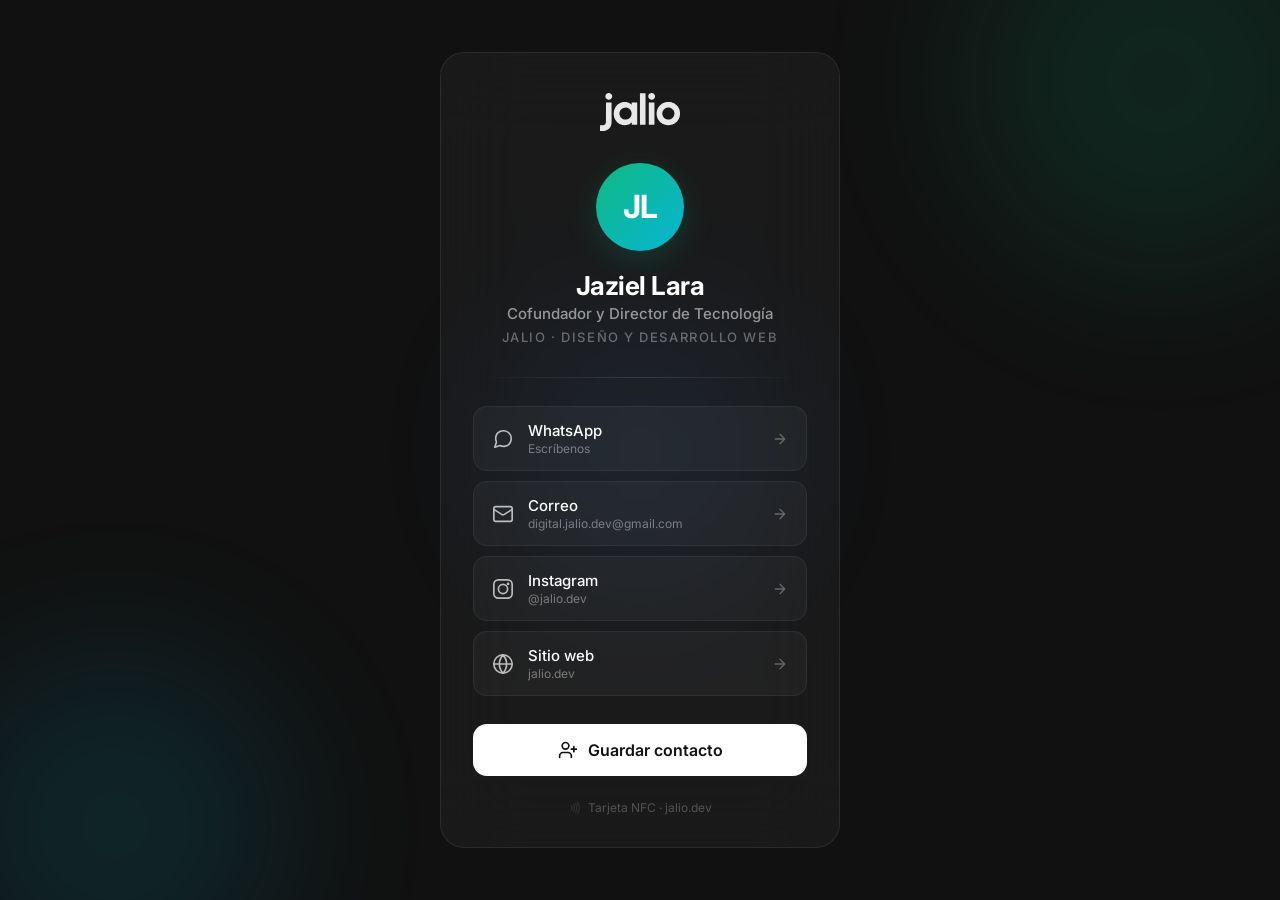
==== jaziel/index.html @ 06273968 "Add Jalio contact cards for team members Adds personalized NFC-style contact pages and VCF files for" ====
<!doctype html>
<html lang="es-MX">

<head>
  <meta charset="utf-8">
  <meta name="viewport" content="width=device-width, initial-scale=1, viewport-fit=cover">
  <title>Jaziel Lara · Jalio</title>
  <meta name="description" content="Tarjeta de contacto de Jaziel Lara — Cofundador y Director de Tecnología en Jalio.">
  <meta name="color-scheme" content="dark">
  <meta name="theme-color" content="#111111">

  <meta property="og:type" content="profile">
  <meta property="og:title" content="Jaziel Lara · Jalio">
  <meta property="og:description" content="Cofundador y Director de Tecnología en Jalio · Diseño y desarrollo web.">
  <meta property="og:image" content="../assets/og-image.png">
  <meta property="og:locale" content="es_MX">

  <link rel="icon" href="../favicon.ico" sizes="any">
  <link rel="icon" href="../assets/icons/favicon.svg" type="image/svg+xml">
  <link rel="apple-touch-icon" href="../assets/icons/apple-touch-icon.png">

  <link rel="preconnect" href="https://fonts.googleapis.com">
  <link rel="preconnect" href="https://fonts.gstatic.com" crossorigin>
  <link href="https://fonts.googleapis.com/css2?family=Inter:wght@400;500;600;700&display=swap" rel="stylesheet">

  <style>
    /* =========================================================
       JALIO · Tarjeta de contacto NFC
       Diseño premium, glassmorphism, dark theme
       ========================================================= */
    *, *::before, *::after { box-sizing: border-box; margin: 0; padding: 0; }

    :root {
      --negro: #111111;
      --blanco: #ffffff;
      --papel: #f4f4f2;
      --gris: #707070;
      --font: "Inter", system-ui, -apple-system, "Segoe UI", Roboto, "Helvetica Neue", Arial, sans-serif;
      --ease: cubic-bezier(.2, .7, .2, 1);
    }

    html {
      -webkit-text-size-adjust: 100%;
      background: var(--negro);
    }

    body {
      font-family: var(--font);
      color: var(--blanco);
      background: var(--negro);
      min-height: 100dvh;
      display: flex;
      align-items: center;
      justify-content: center;
      -webkit-font-smoothing: antialiased;
      -moz-osx-font-smoothing: grayscale;
      overflow-x: hidden;
      padding: 24px 16px;
    }

    ::selection { background: var(--blanco); color: var(--negro); }

    /* ---------- Background animation ---------- */
    .bg {
      position: fixed;
      inset: 0;
      z-index: 0;
      overflow: hidden;
      pointer-events: none;
    }

    .bg__orb {
      position: absolute;
      border-radius: 50%;
      filter: blur(80px);
      opacity: 0.12;
      animation: float 20s ease-in-out infinite alternate;
    }

    .bg__orb--1 {
      width: 400px;
      height: 400px;
      background: #10b981;
      top: -120px;
      right: -80px;
      animation-duration: 18s;
    }

    .bg__orb--2 {
      width: 350px;
      height: 350px;
      background: #06b6d4;
      bottom: -100px;
      left: -60px;
      animation-delay: -6s;
      animation-duration: 22s;
    }

    .bg__orb--3 {
      width: 250px;
      height: 250px;
      background: #3b82f6;
      top: 50%;
      left: 50%;
      transform: translate(-50%, -50%);
      animation-delay: -10s;
      animation-duration: 25s;
    }

    @keyframes float {
      0% { transform: translate(0, 0) scale(1); }
      33% { transform: translate(30px, -20px) scale(1.05); }
      66% { transform: translate(-20px, 15px) scale(0.95); }
      100% { transform: translate(10px, -10px) scale(1.02); }
    }

    /* ---------- Card ---------- */
    .card {
      position: relative;
      z-index: 1;
      width: 100%;
      max-width: 400px;
      background: rgba(255, 255, 255, 0.04);
      backdrop-filter: blur(40px);
      -webkit-backdrop-filter: blur(40px);
      border: 1px solid rgba(255, 255, 255, 0.08);
      border-radius: 24px;
      padding: 40px 32px 32px;
      text-align: center;
      animation: cardIn 0.8s var(--ease) both;
    }

    @keyframes cardIn {
      from {
        opacity: 0;
        transform: translateY(30px) scale(0.96);
      }
    }

    /* ---------- Logo ---------- */
    .card__logo {
      width: 80px;
      height: auto;
      margin: 0 auto 28px;
      color: var(--blanco);
      opacity: 0.9;
      animation: fadeUp 0.6s var(--ease) 0.2s both;
    }

    /* ---------- Avatar placeholder ---------- */
    .card__avatar {
      width: 88px;
      height: 88px;
      border-radius: 50%;
      margin: 0 auto 20px;
      background: linear-gradient(135deg, #10b981 0%, #06b6d4 100%);
      display: flex;
      align-items: center;
      justify-content: center;
      font-size: 2rem;
      font-weight: 700;
      color: var(--blanco);
      letter-spacing: -0.02em;
      box-shadow: 0 8px 32px rgba(16, 185, 129, 0.2);
      animation: fadeUp 0.6s var(--ease) 0.3s both;
    }

    /* ---------- Info ---------- */
    .card__name {
      font-size: 1.625rem;
      font-weight: 700;
      letter-spacing: -0.02em;
      line-height: 1.15;
      margin-bottom: 4px;
      animation: fadeUp 0.6s var(--ease) 0.35s both;
    }

    .card__role {
      font-size: 0.9375rem;
      color: rgba(255, 255, 255, 0.55);
      font-weight: 500;
      margin-bottom: 6px;
      animation: fadeUp 0.6s var(--ease) 0.4s both;
    }

    .card__company {
      font-size: 0.8125rem;
      color: rgba(255, 255, 255, 0.35);
      font-weight: 500;
      text-transform: uppercase;
      letter-spacing: 0.12em;
      margin-bottom: 32px;
      animation: fadeUp 0.6s var(--ease) 0.45s both;
    }

    /* ---------- Divider ---------- */
    .card__divider {
      border: none;
      height: 1px;
      background: linear-gradient(90deg, transparent, rgba(255,255,255,0.12), transparent);
      margin-bottom: 28px;
      animation: fadeUp 0.6s var(--ease) 0.5s both;
    }

    /* ---------- Links ---------- */
    .card__links {
      list-style: none;
      display: flex;
      flex-direction: column;
      gap: 10px;
      margin-bottom: 28px;
      animation: fadeUp 0.6s var(--ease) 0.55s both;
    }

    .card__link {
      display: flex;
      align-items: center;
      gap: 14px;
      padding: 14px 18px;
      background: rgba(255, 255, 255, 0.04);
      border: 1px solid rgba(255, 255, 255, 0.06);
      border-radius: 14px;
      text-decoration: none;
      color: var(--blanco);
      font-size: 0.9375rem;
      font-weight: 500;
      transition: all 0.3s var(--ease);
    }

    .card__link:hover,
    .card__link:focus-visible {
      background: rgba(255, 255, 255, 0.09);
      border-color: rgba(255, 255, 255, 0.14);
      transform: translateY(-1px);
    }

    .card__link:active {
      transform: scale(0.98);
    }

    .card__link-icon {
      width: 22px;
      height: 22px;
      flex-shrink: 0;
      opacity: 0.7;
    }

    .card__link-label {
      flex: 1;
      text-align: left;
    }

    .card__link-label small {
      display: block;
      font-size: 0.75rem;
      color: rgba(255, 255, 255, 0.4);
      font-weight: 400;
      margin-top: 1px;
    }

    .card__link-arrow {
      width: 16px;
      height: 16px;
      opacity: 0.3;
      transition: opacity 0.3s, transform 0.3s;
    }

    .card__link:hover .card__link-arrow {
      opacity: 0.6;
      transform: translateX(2px);
    }

    /* ---------- Save button ---------- */
    .card__save {
      display: flex;
      align-items: center;
      justify-content: center;
      gap: 10px;
      width: 100%;
      padding: 16px 24px;
      border: none;
      border-radius: 14px;
      background: var(--blanco);
      color: var(--negro);
      font-family: var(--font);
      font-size: 1rem;
      font-weight: 600;
      cursor: pointer;
      text-decoration: none;
      transition: all 0.3s var(--ease);
      animation: fadeUp 0.6s var(--ease) 0.65s both;
    }

    .card__save:hover {
      background: var(--papel);
      transform: translateY(-2px);
      box-shadow: 0 12px 40px rgba(255, 255, 255, 0.1);
    }

    .card__save:active {
      transform: scale(0.97);
    }

    .card__save-icon {
      width: 20px;
      height: 20px;
    }

    /* ---------- NFC hint ---------- */
    .card__nfc {
      margin-top: 24px;
      display: flex;
      align-items: center;
      justify-content: center;
      gap: 6px;
      font-size: 0.75rem;
      color: rgba(255, 255, 255, 0.25);
      animation: fadeUp 0.6s var(--ease) 0.75s both;
    }

    .card__nfc svg {
      width: 14px;
      height: 14px;
      opacity: 0.4;
    }

    /* ---------- Success toast ---------- */
    .toast {
      position: fixed;
      bottom: 24px;
      left: 50%;
      transform: translateX(-50%) translateY(100px);
      background: rgba(34, 211, 154, 0.15);
      backdrop-filter: blur(20px);
      -webkit-backdrop-filter: blur(20px);
      border: 1px solid rgba(34, 211, 154, 0.25);
      color: #22d39a;
      padding: 12px 24px;
      border-radius: 12px;
      font-family: var(--font);
      font-size: 0.875rem;
      font-weight: 500;
      z-index: 100;
      pointer-events: none;
      opacity: 0;
      transition: all 0.4s var(--ease);
    }

    .toast.is-visible {
      transform: translateX(-50%) translateY(0);
      opacity: 1;
    }

    /* ---------- Animations ---------- */
    @keyframes fadeUp {
      from {
        opacity: 0;
        transform: translateY(16px);
      }
    }

    /* ---------- Focus ---------- */
    :focus-visible {
      outline: 2px solid rgba(255, 255, 255, 0.5);
      outline-offset: 3px;
      border-radius: 4px;
    }

    /* ---------- Responsive ---------- */
    @media (max-width: 420px) {
      .card {
        padding: 32px 24px 24px;
        border-radius: 20px;
      }

      .card__avatar {
        width: 72px;
        height: 72px;
        font-size: 1.625rem;
      }

      .card__name {
        font-size: 1.375rem;
      }
    }

    @media (prefers-reduced-motion: reduce) {
      *, *::before, *::after {
        animation-duration: 0.01ms !important;
        animation-delay: 0ms !important;
        transition-duration: 0.01ms !important;
      }
    }
  </style>
</head>

<body>

  <!-- Animated background -->
  <div class="bg" aria-hidden="true">
    <div class="bg__orb bg__orb--1"></div>
    <div class="bg__orb bg__orb--2"></div>
    <div class="bg__orb bg__orb--3"></div>
  </div>

  <article class="card" id="card">
    <!-- Jalio logo -->
    <svg class="card__logo" viewBox="0 0 194 92.21" aria-label="Jalio">
      <path fill="currentColor" fill-rule="evenodd"
        d="M20.16 0.07L18.82 0.34L17.15 1.04L15.82 1.99L14.75 3.1L14.08 4.1L13.38 5.77L13.04 7.44L13.05 9.11L13.45 10.78L14.06 12.12L15.01 13.45L16.15 14.55L17.15 15.22L18.82 15.92L20.16 16.23L22.16 16.24L23.83 15.85L25.17 15.25L26.74 14.12L27.84 12.95L28.6 11.78L29.27 10.12L29.47 7.44L29.26 6.11L28.64 4.44L27.5 2.77L26.41 1.77L25.17 0.95L23.83 0.36L21.83 0L20.16 0.07ZM124.36 0.06L122.69 0.4L121.35 0.95L119.68 2.1L118.68 3.21L117.9 4.44L117.26 6.11L117.03 7.78L117.08 9.11L117.33 10.45L117.89 11.78L118.68 13.05L119.68 14.18L121.02 15.16L122.69 15.89L124.36 16.24L126.02 16.24L128.7 15.52L130.37 14.5L131.46 13.45L132.43 12.12L133.07 10.78L133.45 9.11L133.43 7.11L133.15 5.77L132.4 4.1L131.47 2.77L130.37 1.71L128.7 0.71L127.69 0.32L125.69 0.01L124.36 0.06ZM96.97 0.88L96.83 1.1L96.86 76.57L97.3 76.74L109.99 76.77L110.39 76.57L110.41 76.24L110.39 1.1L109.99 0.84L96.97 0.88ZM59.23 21.79L55.89 22.09L51.88 23.02L49.21 24.04L45.54 26.05L42.87 28.06L40.11 30.82L38.12 33.49L36.37 36.5L34.41 41.51L33.76 44.18L33.39 47.19L33.29 50.86L33.44 53.53L34.4 58.54L35.46 61.55L37.07 64.89L38.83 67.56L40.45 69.56L42.2 71.33L44.2 72.97L46.21 74.32L48.88 75.7L51.55 76.69L53.89 77.32L55.89 77.69L59.57 78L64.24 77.72L66.58 77.29L69.58 76.31L72.26 75.03L74.26 73.65L76.6 71.43L76.96 71.57L77 76.24L77.03 76.57L77.27 76.75L89.96 76.75L90.22 76.57L90.3 74.57L90.25 23.47L89.96 23.27L77.27 23.26L76.94 23.47L76.96 28.48L76.93 28.65L76.6 28.7L74.93 26.98L72.92 25.4L69.25 23.43L67.25 22.74L64.24 22.06L61.24 21.79L59.23 21.79ZM164.77 21.79L161.43 22.05L159.42 22.39L156.75 23.09L154.08 24.05L150.74 25.74L148.73 27.08L146.58 28.82L144.58 30.82L142.67 33.16L141.35 35.16L139.91 37.83L138.97 40.17L137.65 45.18L137.33 48.52L137.32 51.19L137.62 54.53L137.99 56.54L138.64 58.87L139.95 62.21L140.97 64.22L142.25 66.22L144.69 69.23L145.73 70.27L147.73 72.01L150.07 73.67L152.41 75.01L154.75 76L157.75 76.96L161.09 77.68L164.43 77.99L166.44 77.99L170.11 77.66L173.45 77.02L175.79 76.29L178.12 75.33L180.13 74.33L183.13 72.33L184.8 70.99L186.91 68.89L189.27 65.89L190.52 63.88L191.55 61.88L192.59 59.21L193.6 55.2L193.94 52.53L194 48.52L193.9 46.52L193.26 42.51L192.59 40.17L191.53 37.5L189.25 33.49L187.14 30.85L185.07 28.82L181.46 26.07L178.46 24.47L175.79 23.36L173.45 22.68L170.11 22.06L164.77 21.79ZM14.48 23.43L14.43 66.22L14.22 71.9L13.57 73.9L12.48 75.54L10.81 77.01L9.47 77.68L8.13 78.07L6.13 78.3L0.45 78.06L0.02 78.24L0 91.6L0.45 91.97L6.8 92.21L10.47 91.98L14.48 91.03L18.15 89.37L20.16 87.99L21.72 86.59L23.3 84.92L24.28 83.59L26.25 79.91L26.96 77.91L27.6 75.24L28.06 70.23L28.06 23.47L27.84 23.28L26.5 23.26L14.81 23.28L14.48 23.43ZM118.68 23.29L118.45 23.47L118.4 27.15L118.39 76.57L118.68 76.75L131.7 76.74L131.98 76.57L132.04 73.9L132 23.47L131.7 23.28L130.37 23.26L118.68 23.29ZM60.23 35.48L62.91 35.43L66.24 36.04L68.58 36.99L70.92 38.39L73.39 40.84L74.98 43.18L76.05 45.85L76.63 48.86L76.66 50.53L76.02 54.2L75.05 56.54L73.77 58.54L71.92 60.56L69.58 62.37L66.91 63.65L64.24 64.37L61.24 64.5L59.57 64.39L57.9 64.03L55.22 62.99L52.55 61.23L50.5 59.21L49.05 57.2L47.78 54.2L47.14 51.19L47.14 48.52L47.79 45.52L48.74 43.18L50.07 41.17L52.33 38.84L54.23 37.5L57.23 36.12L60.23 35.48ZM164.43 35.47L167.1 35.46L170.11 36.02L172.78 37.09L175.12 38.63L177.62 41.17L178.95 43.18L179.92 45.52L180.56 48.86L180.53 50.86L179.89 54.2L178.88 56.54L176.79 59.48L174.45 61.61L172.11 63.03L169.44 64.03L166.77 64.48L163.43 64.37L160.76 63.67L158.09 62.37L155.75 60.6L153.66 58.21L152.33 55.87L151.31 52.86L151.01 50.53L151 49.19L151.25 47.19L151.94 44.85L153.3 42.18L154.57 40.51L156.75 38.45L159.09 37.01L161.43 36.04L164.43 35.47Z" />
    </svg>

    <!-- Avatar initials -->
    <div class="card__avatar" aria-hidden="true">JL</div>

    <!-- Name & role -->
    <h1 class="card__name">Jaziel Lara</h1>
    <p class="card__role">Cofundador y Director de Tecnología</p>
    <p class="card__company">Jalio · Diseño y desarrollo web</p>

    <hr class="card__divider">

    <!-- Contact links -->
    <ul class="card__links">
      <li>
        <a class="card__link" id="link-whatsapp" href="https://wa.me/524447100164?text=Hola%20Jaziel%2C%20guard%C3%A9%20tu%20contacto%20de%20Jalio." target="_blank" rel="noopener">
          <svg class="card__link-icon" viewBox="0 0 24 24" fill="none" stroke="currentColor" stroke-width="1.8" stroke-linecap="round" stroke-linejoin="round">
            <path d="M21 11.5a8.38 8.38 0 0 1-.9 3.8 8.5 8.5 0 0 1-7.6 4.7 8.38 8.38 0 0 1-3.8-.9L3 21l1.9-5.7a8.38 8.38 0 0 1-.9-3.8 8.5 8.5 0 0 1 4.7-7.6 8.38 8.38 0 0 1 3.8-.9h.5a8.48 8.48 0 0 1 8 8v.5z"/>
          </svg>
          <span class="card__link-label">
            WhatsApp
            <small>Escríbenos</small>
          </span>
          <svg class="card__link-arrow" viewBox="0 0 24 24" fill="none" stroke="currentColor" stroke-width="2" stroke-linecap="round" stroke-linejoin="round"><path d="M5 12h14M12 5l7 7-7 7"/></svg>
        </a>
      </li>
      <li>
        <a class="card__link" id="link-correo" href="mailto:digital.jalio.dev@gmail.com">
          <svg class="card__link-icon" viewBox="0 0 24 24" fill="none" stroke="currentColor" stroke-width="1.8" stroke-linecap="round" stroke-linejoin="round">
            <rect x="2" y="4" width="20" height="16" rx="2"/>
            <path d="m22 7-8.97 5.7a1.94 1.94 0 0 1-2.06 0L2 7"/>
          </svg>
          <span class="card__link-label">
            Correo
            <small>digital.jalio.dev@gmail.com</small>
          </span>
          <svg class="card__link-arrow" viewBox="0 0 24 24" fill="none" stroke="currentColor" stroke-width="2" stroke-linecap="round" stroke-linejoin="round"><path d="M5 12h14M12 5l7 7-7 7"/></svg>
        </a>
      </li>
      <li>
        <a class="card__link" id="link-instagram" href="https://www.instagram.com/jalio.dev" target="_blank" rel="noopener">
          <svg class="card__link-icon" viewBox="0 0 24 24" fill="none" stroke="currentColor" stroke-width="1.8" stroke-linecap="round" stroke-linejoin="round">
            <rect x="2" y="2" width="20" height="20" rx="5"/>
            <circle cx="12" cy="12" r="5"/>
            <circle cx="17.5" cy="6.5" r="1.5" fill="currentColor" stroke="none"/>
          </svg>
          <span class="card__link-label">
            Instagram
            <small>@jalio.dev</small>
          </span>
          <svg class="card__link-arrow" viewBox="0 0 24 24" fill="none" stroke="currentColor" stroke-width="2" stroke-linecap="round" stroke-linejoin="round"><path d="M5 12h14M12 5l7 7-7 7"/></svg>
        </a>
      </li>
      <li>
        <a class="card__link" id="link-web" href="https://jalio.dev" target="_blank" rel="noopener">
          <svg class="card__link-icon" viewBox="0 0 24 24" fill="none" stroke="currentColor" stroke-width="1.8" stroke-linecap="round" stroke-linejoin="round">
            <circle cx="12" cy="12" r="10"/>
            <path d="M2 12h20M12 2a15.3 15.3 0 0 1 4 10 15.3 15.3 0 0 1-4 10 15.3 15.3 0 0 1-4-10 15.3 15.3 0 0 1 4-10z"/>
          </svg>
          <span class="card__link-label">
            Sitio web
            <small>jalio.dev</small>
          </span>
          <svg class="card__link-arrow" viewBox="0 0 24 24" fill="none" stroke="currentColor" stroke-width="2" stroke-linecap="round" stroke-linejoin="round"><path d="M5 12h14M12 5l7 7-7 7"/></svg>
        </a>
      </li>
    </ul>

    <!-- Save contact button -->
    <a class="card__save" id="save-contact" href="contacto.vcf" download="Jaziel_Lara_Jalio.vcf">
      <svg class="card__save-icon" viewBox="0 0 24 24" fill="none" stroke="currentColor" stroke-width="2" stroke-linecap="round" stroke-linejoin="round">
        <path d="M16 21v-2a4 4 0 0 0-4-4H6a4 4 0 0 0-4 4v2"/>
        <circle cx="9" cy="7" r="4"/>
        <line x1="19" y1="8" x2="19" y2="14"/>
        <line x1="22" y1="11" x2="16" y2="11"/>
      </svg>
      Guardar contacto
    </a>

    <p class="card__nfc">
      <svg viewBox="0 0 24 24" fill="none" stroke="currentColor" stroke-width="2" stroke-linecap="round" stroke-linejoin="round">
        <path d="M6 8.32a7.43 7.43 0 0 1 0 7.36"/>
        <path d="M9.46 6.21a11.76 11.76 0 0 1 0 11.58"/>
        <path d="M12.91 4.1a16.1 16.1 0 0 1 0 15.8"/>
        <path d="M16.37 2a20.16 20.16 0 0 1 0 20"/>
      </svg>
      Tarjeta NFC · jalio.dev
    </p>
  </article>

  <!-- Toast notification -->
  <div class="toast" id="toast" aria-live="polite">✓ Contacto listo para guardar</div>

  <script>
    (function () {
      'use strict';

      const saveBtn = document.getElementById('save-contact');
      const toast = document.getElementById('toast');

      function showToast() {
        toast.classList.add('is-visible');
        setTimeout(() => toast.classList.remove('is-visible'), 3000);
      }

      saveBtn.addEventListener('click', function () {
        showToast();
      });
    })();
  </script>

</body>

</html>
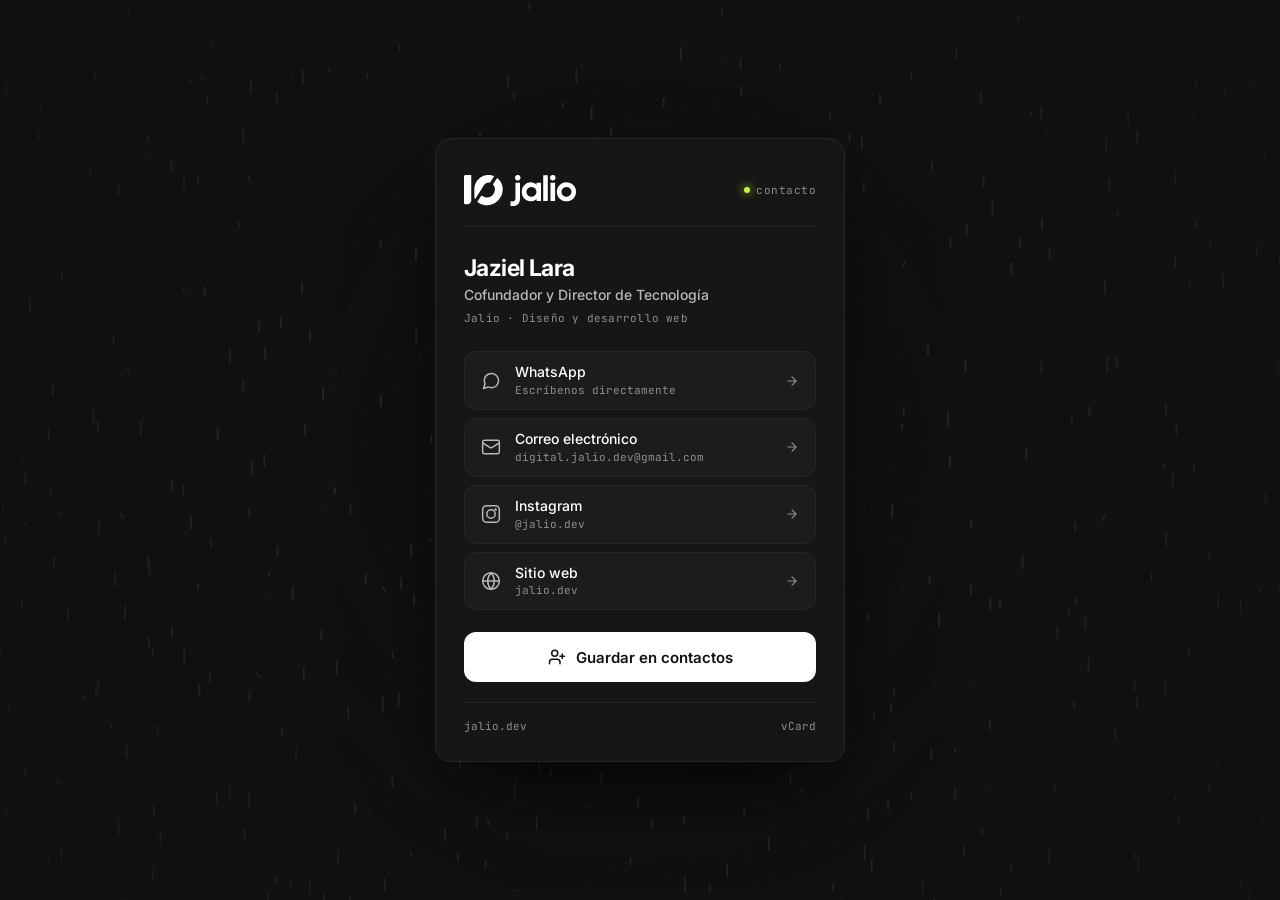
==== commit cdfff5cf: "Vcards" ====
--- a/jaziel/index.html
+++ b/jaziel/index.html
@@ -1,5 +1,5 @@
 <!doctype html>
-<html lang="es-MX">
+<html lang="es-MX" data-theme="dark" class="js is-ready">
 
 <head>
   <meta charset="utf-8">
@@ -21,329 +21,388 @@
 
   <link rel="preconnect" href="https://fonts.googleapis.com">
   <link rel="preconnect" href="https://fonts.gstatic.com" crossorigin>
-  <link href="https://fonts.googleapis.com/css2?family=Inter:wght@400;500;600;700&display=swap" rel="stylesheet">
+  <link
+    href="https://fonts.googleapis.com/css2?family=Inter:wght@400;500;600;700&family=JetBrains+Mono:wght@400;500&display=swap"
+    rel="stylesheet">
 
   <style>
     /* =========================================================
        JALIO · Tarjeta de contacto NFC
-       Diseño premium, glassmorphism, dark theme
+       Basado en Brand Guidelines v1.0 & Kit Canva
+       Paleta: Negro Jalio (#111111), Blanco (#FFFFFF), Papel (#F4F4F2), Gris (#707070)
+       Acento: Verde lima (#C4F53B) — Regla 90% neutros, 10% acento
+       Tipografía: Inter (comunicar) + JetBrains Mono (técnico)
        ========================================================= */
-    *, *::before, *::after { box-sizing: border-box; margin: 0; padding: 0; }
+    *,
+    *::before,
+    *::after {
+      box-sizing: border-box;
+      margin: 0;
+      padding: 0;
+    }
 
     :root {
       --negro: #111111;
       --blanco: #ffffff;
       --papel: #f4f4f2;
       --gris: #707070;
-      --font: "Inter", system-ui, -apple-system, "Segoe UI", Roboto, "Helvetica Neue", Arial, sans-serif;
+      --bg: #111111;
+      --surface: #161616;
+      --surface-2: #1c1c1c;
+      --surface-hover: #222222;
+      --fg: #f4f4f2;
+      --fg-2: #b8b8b6;
+      --fg-3: #8e8e8c;
+      --line: #262626;
+      --line-2: #363636;
+      --font: "Inter", system-ui, -apple-system, "Segoe UI", Roboto, sans-serif;
+      --mono: "JetBrains Mono", ui-monospace, Menlo, Consolas, monospace;
+      --r-sm: 8px;
+      --r-md: 12px;
+      --r-lg: 16px;
       --ease: cubic-bezier(.2, .7, .2, 1);
+      --particle: 255, 255, 255;
+      --accent: #C4F53B;
+      /* Acento del kit: Verde lima */
     }
 
     html {
       -webkit-text-size-adjust: 100%;
-      background: var(--negro);
+      background: var(--bg);
     }
 
     body {
       font-family: var(--font);
-      color: var(--blanco);
-      background: var(--negro);
+      color: var(--fg);
+      background: var(--bg);
       min-height: 100dvh;
       display: flex;
       align-items: center;
       justify-content: center;
       -webkit-font-smoothing: antialiased;
       -moz-osx-font-smoothing: grayscale;
+      padding: clamp(20px, 4vw, 40px) 16px;
+      position: relative;
       overflow-x: hidden;
-      padding: 24px 16px;
-    }
-
-    ::selection { background: var(--blanco); color: var(--negro); }
-
-    /* ---------- Background animation ---------- */
-    .bg {
+    }
+
+    ::selection {
+      background: var(--blanco);
+      color: var(--negro);
+    }
+
+    /* ---------- Partículas de fondo (del sitio oficial Jalio) ---------- */
+    .bg-particles {
       position: fixed;
       inset: 0;
+      width: 100%;
+      height: 100%;
       z-index: 0;
-      overflow: hidden;
       pointer-events: none;
-    }
-
-    .bg__orb {
-      position: absolute;
-      border-radius: 50%;
-      filter: blur(80px);
-      opacity: 0.12;
-      animation: float 20s ease-in-out infinite alternate;
-    }
-
-    .bg__orb--1 {
-      width: 400px;
-      height: 400px;
-      background: #10b981;
-      top: -120px;
-      right: -80px;
-      animation-duration: 18s;
-    }
-
-    .bg__orb--2 {
-      width: 350px;
-      height: 350px;
-      background: #06b6d4;
-      bottom: -100px;
-      left: -60px;
-      animation-delay: -6s;
-      animation-duration: 22s;
-    }
-
-    .bg__orb--3 {
-      width: 250px;
-      height: 250px;
-      background: #3b82f6;
-      top: 50%;
-      left: 50%;
-      transform: translate(-50%, -50%);
-      animation-delay: -10s;
-      animation-duration: 25s;
-    }
-
-    @keyframes float {
-      0% { transform: translate(0, 0) scale(1); }
-      33% { transform: translate(30px, -20px) scale(1.05); }
-      66% { transform: translate(-20px, 15px) scale(0.95); }
-      100% { transform: translate(10px, -10px) scale(1.02); }
-    }
-
-    /* ---------- Card ---------- */
+      opacity: 0.6;
+    }
+
+    .bg-vignette {
+      position: fixed;
+      inset: 0;
+      z-index: 1;
+      pointer-events: none;
+      background: radial-gradient(circle at 50% 50%, rgba(17, 17, 17, 0.3) 0%, rgba(17, 17, 17, 0.85) 100%);
+    }
+
+    /* ---------- Tarjeta Principal ---------- */
     .card {
       position: relative;
-      z-index: 1;
+      z-index: 2;
       width: 100%;
-      max-width: 400px;
-      background: rgba(255, 255, 255, 0.04);
-      backdrop-filter: blur(40px);
-      -webkit-backdrop-filter: blur(40px);
-      border: 1px solid rgba(255, 255, 255, 0.08);
-      border-radius: 24px;
-      padding: 40px 32px 32px;
-      text-align: center;
+      max-width: 410px;
+      background: var(--surface);
+      border: 1px solid var(--line);
+      border-radius: var(--r-lg);
+      padding: 36px 28px 28px;
+      box-shadow: 0 32px 80px -24px rgba(0, 0, 0, 0.95);
       animation: cardIn 0.8s var(--ease) both;
     }
 
     @keyframes cardIn {
       from {
         opacity: 0;
-        transform: translateY(30px) scale(0.96);
+        transform: translateY(20px) scale(0.98);
       }
-    }
-
-    /* ---------- Logo ---------- */
+
+      to {
+        opacity: 1;
+        transform: translateY(0) scale(1);
+      }
+    }
+
+    /* ---------- Cabecera de marca ---------- */
+    .card__header {
+      display: flex;
+      align-items: center;
+      justify-content: space-between;
+      margin-bottom: 28px;
+      padding-bottom: 20px;
+      border-bottom: 1px solid var(--line);
+    }
+
+    .card__brand {
+      display: inline-flex;
+      align-items: center;
+      text-decoration: none;
+      color: var(--blanco);
+      transition: opacity 0.2s var(--ease);
+    }
+
+    .card__brand:hover {
+      opacity: 0.8;
+    }
+
     .card__logo {
-      width: 80px;
+      width: 112px;
       height: auto;
-      margin: 0 auto 28px;
-      color: var(--blanco);
-      opacity: 0.9;
-      animation: fadeUp 0.6s var(--ease) 0.2s both;
-    }
-
-    /* ---------- Avatar placeholder ---------- */
+      aspect-ratio: 476 / 132.21;
+    }
+
+    .card__tag {
+      font-family: var(--mono);
+      font-size: 11px;
+      letter-spacing: 0.04em;
+      color: var(--fg-3);
+      display: inline-flex;
+      align-items: center;
+      gap: 6px;
+    }
+
+    .card__status-dot {
+      width: 6px;
+      height: 6px;
+      border-radius: 50%;
+      background: var(--accent);
+      box-shadow: 0 0 10px var(--accent);
+    }
+
+    /* ---------- Perfil / Identidad ---------- */
+    .card__profile {
+      display: flex;
+      align-items: flex-start;
+      gap: 18px;
+      margin-bottom: 26px;
+      text-align: left;
+    }
+
     .card__avatar {
-      width: 88px;
-      height: 88px;
-      border-radius: 50%;
-      margin: 0 auto 20px;
-      background: linear-gradient(135deg, #10b981 0%, #06b6d4 100%);
-      display: flex;
-      align-items: center;
-      justify-content: center;
-      font-size: 2rem;
+      flex-shrink: 0;
+      width: 64px;
+      height: 64px;
+      border-radius: var(--r-md);
+      background: var(--surface-2);
+      border: 1px solid var(--line-2);
+      display: grid;
+      place-items: center;
+      color: var(--blanco);
+      padding: 12px;
+      position: relative;
+    }
+
+    .card__avatar svg {
+      width: 100%;
+      height: 100%;
+      fill: currentColor;
+    }
+
+    .card__identity {
+      flex: 1;
+      min-width: 0;
+    }
+
+    .card__name {
+      font-size: 1.4375rem;
       font-weight: 700;
-      color: var(--blanco);
-      letter-spacing: -0.02em;
-      box-shadow: 0 8px 32px rgba(16, 185, 129, 0.2);
-      animation: fadeUp 0.6s var(--ease) 0.3s both;
-    }
-
-    /* ---------- Info ---------- */
-    .card__name {
-      font-size: 1.625rem;
-      font-weight: 700;
-      letter-spacing: -0.02em;
-      line-height: 1.15;
+      letter-spacing: -0.025em;
+      line-height: 1.2;
+      color: var(--blanco);
       margin-bottom: 4px;
-      animation: fadeUp 0.6s var(--ease) 0.35s both;
     }
 
     .card__role {
-      font-size: 0.9375rem;
-      color: rgba(255, 255, 255, 0.55);
+      font-size: 0.875rem;
       font-weight: 500;
+      color: var(--fg-2);
+      line-height: 1.35;
       margin-bottom: 6px;
-      animation: fadeUp 0.6s var(--ease) 0.4s both;
-    }
-
-    .card__company {
-      font-size: 0.8125rem;
-      color: rgba(255, 255, 255, 0.35);
-      font-weight: 500;
-      text-transform: uppercase;
-      letter-spacing: 0.12em;
-      margin-bottom: 32px;
-      animation: fadeUp 0.6s var(--ease) 0.45s both;
-    }
-
-    /* ---------- Divider ---------- */
-    .card__divider {
-      border: none;
-      height: 1px;
-      background: linear-gradient(90deg, transparent, rgba(255,255,255,0.12), transparent);
-      margin-bottom: 28px;
-      animation: fadeUp 0.6s var(--ease) 0.5s both;
-    }
-
-    /* ---------- Links ---------- */
+    }
+
+    .card__meta {
+      font-family: var(--mono);
+      font-size: 11px;
+      letter-spacing: 0.02em;
+      color: var(--fg-3);
+      display: block;
+    }
+
+    /* ---------- Lista de Enlaces ---------- */
     .card__links {
       list-style: none;
       display: flex;
       flex-direction: column;
-      gap: 10px;
-      margin-bottom: 28px;
-      animation: fadeUp 0.6s var(--ease) 0.55s both;
+      gap: 8px;
+      margin-bottom: 22px;
     }
 
     .card__link {
       display: flex;
       align-items: center;
       gap: 14px;
-      padding: 14px 18px;
-      background: rgba(255, 255, 255, 0.04);
-      border: 1px solid rgba(255, 255, 255, 0.06);
-      border-radius: 14px;
+      padding: 12px 16px;
+      background: var(--surface-2);
+      border: 1px solid var(--line);
+      border-radius: var(--r-md);
       text-decoration: none;
-      color: var(--blanco);
-      font-size: 0.9375rem;
-      font-weight: 500;
-      transition: all 0.3s var(--ease);
+      color: var(--fg);
+      transition: background-color 0.25s var(--ease), border-color 0.25s var(--ease), transform 0.25s var(--ease);
     }
 
     .card__link:hover,
     .card__link:focus-visible {
-      background: rgba(255, 255, 255, 0.09);
-      border-color: rgba(255, 255, 255, 0.14);
+      background: var(--surface-hover);
+      border-color: var(--line-2);
       transform: translateY(-1px);
     }
 
     .card__link:active {
-      transform: scale(0.98);
+      transform: translateY(1px) scale(0.99);
     }
 
     .card__link-icon {
-      width: 22px;
-      height: 22px;
+      width: 20px;
+      height: 20px;
       flex-shrink: 0;
-      opacity: 0.7;
-    }
-
-    .card__link-label {
+      color: var(--fg-2);
+      transition: color 0.2s var(--ease);
+    }
+
+    .card__link:hover .card__link-icon {
+      color: var(--blanco);
+    }
+
+    .card__link-text {
       flex: 1;
       text-align: left;
-    }
-
-    .card__link-label small {
+      min-width: 0;
+    }
+
+    .card__link-title {
       display: block;
-      font-size: 0.75rem;
-      color: rgba(255, 255, 255, 0.4);
-      font-weight: 400;
-      margin-top: 1px;
+      font-size: 0.875rem;
+      font-weight: 500;
+      color: var(--blanco);
+      line-height: 1.2;
+    }
+
+    .card__link-desc {
+      display: block;
+      font-family: var(--mono);
+      font-size: 11px;
+      color: var(--fg-3);
+      margin-top: 2px;
+      white-space: nowrap;
+      overflow: hidden;
+      text-overflow: ellipsis;
     }
 
     .card__link-arrow {
-      width: 16px;
-      height: 16px;
-      opacity: 0.3;
-      transition: opacity 0.3s, transform 0.3s;
+      width: 14px;
+      height: 14px;
+      color: var(--fg-3);
+      transition: transform 0.25s var(--ease), color 0.25s var(--ease);
     }
 
     .card__link:hover .card__link-arrow {
-      opacity: 0.6;
+      color: var(--blanco);
       transform: translateX(2px);
     }
 
-    /* ---------- Save button ---------- */
+    /* ---------- Botón Guardar Contacto (Jalio .btn--light) ---------- */
     .card__save {
       display: flex;
       align-items: center;
       justify-content: center;
       gap: 10px;
       width: 100%;
-      padding: 16px 24px;
-      border: none;
-      border-radius: 14px;
+      min-height: 50px;
+      padding: 0 20px;
+      border: 1px solid transparent;
+      border-radius: var(--r-md);
       background: var(--blanco);
       color: var(--negro);
       font-family: var(--font);
-      font-size: 1rem;
+      font-size: 0.9375rem;
       font-weight: 600;
       cursor: pointer;
       text-decoration: none;
-      transition: all 0.3s var(--ease);
-      animation: fadeUp 0.6s var(--ease) 0.65s both;
-    }
-
-    .card__save:hover {
-      background: var(--papel);
-      transform: translateY(-2px);
-      box-shadow: 0 12px 40px rgba(255, 255, 255, 0.1);
+      transition: background-color 0.25s var(--ease), transform 0.25s var(--ease);
+    }
+
+    .card__save:hover,
+    .card__save:focus-visible {
+      background: #e6e6e3;
+      transform: translateY(-1px);
     }
 
     .card__save:active {
-      transform: scale(0.97);
+      transform: translateY(1px) scale(0.99);
     }
 
     .card__save-icon {
-      width: 20px;
-      height: 20px;
-    }
-
-    /* ---------- NFC hint ---------- */
-    .card__nfc {
-      margin-top: 24px;
-      display: flex;
-      align-items: center;
-      justify-content: center;
-      gap: 6px;
-      font-size: 0.75rem;
-      color: rgba(255, 255, 255, 0.25);
-      animation: fadeUp 0.6s var(--ease) 0.75s both;
-    }
-
-    .card__nfc svg {
-      width: 14px;
-      height: 14px;
-      opacity: 0.4;
-    }
-
-    /* ---------- Success toast ---------- */
+      width: 18px;
+      height: 18px;
+      flex-shrink: 0;
+    }
+
+    /* ---------- Pie técnico ---------- */
+    .card__footer {
+      margin-top: 20px;
+      padding-top: 16px;
+      border-top: 1px solid var(--line);
+      display: flex;
+      align-items: center;
+      justify-content: space-between;
+      font-family: var(--mono);
+      font-size: 11px;
+      color: var(--fg-3);
+    }
+
+    .card__footer a {
+      color: inherit;
+      text-decoration: none;
+      transition: color 0.2s var(--ease);
+    }
+
+    .card__footer a:hover {
+      color: var(--blanco);
+    }
+
+    /* ---------- Toast ---------- */
     .toast {
       position: fixed;
       bottom: 24px;
       left: 50%;
-      transform: translateX(-50%) translateY(100px);
-      background: rgba(34, 211, 154, 0.15);
-      backdrop-filter: blur(20px);
-      -webkit-backdrop-filter: blur(20px);
-      border: 1px solid rgba(34, 211, 154, 0.25);
-      color: #22d39a;
-      padding: 12px 24px;
-      border-radius: 12px;
-      font-family: var(--font);
-      font-size: 0.875rem;
-      font-weight: 500;
+      transform: translateX(-50%) translateY(80px);
+      background: var(--surface-2);
+      border: 1px solid var(--line-2);
+      color: var(--blanco);
+      padding: 10px 20px;
+      border-radius: var(--r-sm);
+      font-family: var(--mono);
+      font-size: 12px;
       z-index: 100;
       pointer-events: none;
       opacity: 0;
-      transition: all 0.4s var(--ease);
+      transition: all 0.35s var(--ease);
+      display: flex;
+      align-items: center;
+      gap: 8px;
     }
 
     .toast.is-visible {
@@ -351,41 +410,29 @@
       opacity: 1;
     }
 
-    /* ---------- Animations ---------- */
-    @keyframes fadeUp {
-      from {
-        opacity: 0;
-        transform: translateY(16px);
+    /* ---------- Responsive ---------- */
+    @media (max-width: 440px) {
+      .card {
+        padding: 28px 20px 22px;
+        border-radius: var(--r-md);
       }
-    }
-
-    /* ---------- Focus ---------- */
-    :focus-visible {
-      outline: 2px solid rgba(255, 255, 255, 0.5);
-      outline-offset: 3px;
-      border-radius: 4px;
-    }
-
-    /* ---------- Responsive ---------- */
-    @media (max-width: 420px) {
-      .card {
-        padding: 32px 24px 24px;
-        border-radius: 20px;
+
+      .card__name {
+        font-size: 1.25rem;
       }
 
       .card__avatar {
-        width: 72px;
-        height: 72px;
-        font-size: 1.625rem;
+        width: 56px;
+        height: 56px;
+        padding: 10px;
       }
-
-      .card__name {
-        font-size: 1.375rem;
-      }
     }
 
     @media (prefers-reduced-motion: reduce) {
-      *, *::before, *::after {
+
+      *,
+      *::before,
+      *::after {
         animation-duration: 0.01ms !important;
         animation-delay: 0ms !important;
         transition-duration: 0.01ms !important;
@@ -396,129 +443,160 @@
 
 <body>
 
-  <!-- Animated background -->
-  <div class="bg" aria-hidden="true">
-    <div class="bg__orb bg__orb--1"></div>
-    <div class="bg__orb bg__orb--2"></div>
-    <div class="bg__orb bg__orb--3"></div>
+  <!-- Partículas interactivas del sitio oficial de Jalio -->
+  <div class="bg-wrap" style="position: fixed; inset: 0; z-index: 0; pointer-events: none;">
+    <canvas class="bg-particles" id="particulas" aria-hidden="true"></canvas>
   </div>
+  <div class="bg-vignette" aria-hidden="true"></div>
 
   <article class="card" id="card">
-    <!-- Jalio logo -->
-    <svg class="card__logo" viewBox="0 0 194 92.21" aria-label="Jalio">
-      <path fill="currentColor" fill-rule="evenodd"
-        d="M20.16 0.07L18.82 0.34L17.15 1.04L15.82 1.99L14.75 3.1L14.08 4.1L13.38 5.77L13.04 7.44L13.05 9.11L13.45 10.78L14.06 12.12L15.01 13.45L16.15 14.55L17.15 15.22L18.82 15.92L20.16 16.23L22.16 16.24L23.83 15.85L25.17 15.25L26.74 14.12L27.84 12.95L28.6 11.78L29.27 10.12L29.47 7.44L29.26 6.11L28.64 4.44L27.5 2.77L26.41 1.77L25.17 0.95L23.83 0.36L21.83 0L20.16 0.07ZM124.36 0.06L122.69 0.4L121.35 0.95L119.68 2.1L118.68 3.21L117.9 4.44L117.26 6.11L117.03 7.78L117.08 9.11L117.33 10.45L117.89 11.78L118.68 13.05L119.68 14.18L121.02 15.16L122.69 15.89L124.36 16.24L126.02 16.24L128.7 15.52L130.37 14.5L131.46 13.45L132.43 12.12L133.07 10.78L133.45 9.11L133.43 7.11L133.15 5.77L132.4 4.1L131.47 2.77L130.37 1.71L128.7 0.71L127.69 0.32L125.69 0.01L124.36 0.06ZM96.97 0.88L96.83 1.1L96.86 76.57L97.3 76.74L109.99 76.77L110.39 76.57L110.41 76.24L110.39 1.1L109.99 0.84L96.97 0.88ZM59.23 21.79L55.89 22.09L51.88 23.02L49.21 24.04L45.54 26.05L42.87 28.06L40.11 30.82L38.12 33.49L36.37 36.5L34.41 41.51L33.76 44.18L33.39 47.19L33.29 50.86L33.44 53.53L34.4 58.54L35.46 61.55L37.07 64.89L38.83 67.56L40.45 69.56L42.2 71.33L44.2 72.97L46.21 74.32L48.88 75.7L51.55 76.69L53.89 77.32L55.89 77.69L59.57 78L64.24 77.72L66.58 77.29L69.58 76.31L72.26 75.03L74.26 73.65L76.6 71.43L76.96 71.57L77 76.24L77.03 76.57L77.27 76.75L89.96 76.75L90.22 76.57L90.3 74.57L90.25 23.47L89.96 23.27L77.27 23.26L76.94 23.47L76.96 28.48L76.93 28.65L76.6 28.7L74.93 26.98L72.92 25.4L69.25 23.43L67.25 22.74L64.24 22.06L61.24 21.79L59.23 21.79ZM164.77 21.79L161.43 22.05L159.42 22.39L156.75 23.09L154.08 24.05L150.74 25.74L148.73 27.08L146.58 28.82L144.58 30.82L142.67 33.16L141.35 35.16L139.91 37.83L138.97 40.17L137.65 45.18L137.33 48.52L137.32 51.19L137.62 54.53L137.99 56.54L138.64 58.87L139.95 62.21L140.97 64.22L142.25 66.22L144.69 69.23L145.73 70.27L147.73 72.01L150.07 73.67L152.41 75.01L154.75 76L157.75 76.96L161.09 77.68L164.43 77.99L166.44 77.99L170.11 77.66L173.45 77.02L175.79 76.29L178.12 75.33L180.13 74.33L183.13 72.33L184.8 70.99L186.91 68.89L189.27 65.89L190.52 63.88L191.55 61.88L192.59 59.21L193.6 55.2L193.94 52.53L194 48.52L193.9 46.52L193.26 42.51L192.59 40.17L191.53 37.5L189.25 33.49L187.14 30.85L185.07 28.82L181.46 26.07L178.46 24.47L175.79 23.36L173.45 22.68L170.11 22.06L164.77 21.79ZM14.48 23.43L14.43 66.22L14.22 71.9L13.57 73.9L12.48 75.54L10.81 77.01L9.47 77.68L8.13 78.07L6.13 78.3L0.45 78.06L0.02 78.24L0 91.6L0.45 91.97L6.8 92.21L10.47 91.98L14.48 91.03L18.15 89.37L20.16 87.99L21.72 86.59L23.3 84.92L24.28 83.59L26.25 79.91L26.96 77.91L27.6 75.24L28.06 70.23L28.06 23.47L27.84 23.28L26.5 23.26L14.81 23.28L14.48 23.43ZM118.68 23.29L118.45 23.47L118.4 27.15L118.39 76.57L118.68 76.75L131.7 76.74L131.98 76.57L132.04 73.9L132 23.47L131.7 23.28L130.37 23.26L118.68 23.29ZM60.23 35.48L62.91 35.43L66.24 36.04L68.58 36.99L70.92 38.39L73.39 40.84L74.98 43.18L76.05 45.85L76.63 48.86L76.66 50.53L76.02 54.2L75.05 56.54L73.77 58.54L71.92 60.56L69.58 62.37L66.91 63.65L64.24 64.37L61.24 64.5L59.57 64.39L57.9 64.03L55.22 62.99L52.55 61.23L50.5 59.21L49.05 57.2L47.78 54.2L47.14 51.19L47.14 48.52L47.79 45.52L48.74 43.18L50.07 41.17L52.33 38.84L54.23 37.5L57.23 36.12L60.23 35.48ZM164.43 35.47L167.1 35.46L170.11 36.02L172.78 37.09L175.12 38.63L177.62 41.17L178.95 43.18L179.92 45.52L180.56 48.86L180.53 50.86L179.89 54.2L178.88 56.54L176.79 59.48L174.45 61.61L172.11 63.03L169.44 64.03L166.77 64.48L163.43 64.37L160.76 63.67L158.09 62.37L155.75 60.6L153.66 58.21L152.33 55.87L151.31 52.86L151.01 50.53L151 49.19L151.25 47.19L151.94 44.85L153.3 42.18L154.57 40.51L156.75 38.45L159.09 37.01L161.43 36.04L164.43 35.47Z" />
-    </svg>
-
-    <!-- Avatar initials -->
-    <div class="card__avatar" aria-hidden="true">JL</div>
-
-    <!-- Name & role -->
-    <h1 class="card__name">Jaziel Lara</h1>
-    <p class="card__role">Cofundador y Director de Tecnología</p>
-    <p class="card__company">Jalio · Diseño y desarrollo web</p>
-
-    <hr class="card__divider">
-
-    <!-- Contact links -->
+    <!-- Cabecera con Firma Oficial -->
+    <header class="card__header">
+      <a class="card__brand" href="https://jalio.dev" aria-label="Jalio · Diseño y desarrollo web">
+        <!-- SVG oficial de la firma completa jalio -->
+        <svg class="card__logo" viewBox="0 0 476 132.21" aria-hidden="true">
+          <path fill="currentColor" fill-rule="evenodd"
+            d="M99.4 0.09L92.19 0.95L83.54 3.3L76.81 6.2L71.04 9.58L64.79 14.44L59.36 19.82L57.01 22.7L53.62 27.51L50.34 33.28L47.79 39.05L45.93 44.82L44.48 51.55L43.88 57.8L43.87 94.33L44.46 98.17L45.48 101.06L46.52 102.79L47 102.62L48.13 101.06L67.33 71.74L81.92 47.7L85.8 41.93L88.36 39.05L91.23 36.55L93.63 34.98L96.52 33.58L99.4 32.7L102.77 32.18L106.13 32.15L109.5 32.65L110.46 32.38L127.41 6.84L127.89 5.4L127.28 4.75L122.47 2.88L117.19 1.43L109.5 0.31L104.69 0L99.4 0.09ZM5.18 0.45L2.78 1.42L1.54 2.51L0.37 4.48L0 6.36L0.03 119.33L0.32 120.77L1.09 122.21L2.54 123.65L3.74 124.34L5.66 124.8L13.83 124.76L17.2 124.22L20.08 123.23L23.45 121.33L25.26 119.81L27.46 117.4L28.93 115L30.29 111.63L30.74 109.23L30.82 2.99L30.77 2.51L30.18 1.59L28.74 0.46L28.26 0.37L5.18 0.45ZM140.74 13.04L133.39 23.66L123.29 39.05L123.22 40.49L123.41 40.97L127 45.78L128.34 48.18L129.77 51.55L130.83 55.39L131.3 58.76L131.4 62.6L130.82 67.41L128.91 73.66L126.49 78.47L122.47 84.11L120.07 86.68L117.19 89.19L111.9 92.62L109.98 93.55L106.13 94.87L100.36 95.95L95.55 95.9L90.27 95.01L86.9 93.97L83.54 92.57L79.69 90.62L76.33 88.48L74.88 88.38L73.44 88.62L72.89 89.04L56.92 113.08L56.54 114.04L57.29 115L61.42 117.97L67.19 121.32L73.92 124.26L78.25 125.68L84.02 127.12L91.23 128.11L97.48 128.36L103.73 128.09L109.98 127.16L115.74 125.71L122.47 123.23L127.28 120.89L133.05 117.51L137.86 114.11L142.44 110.19L148.51 103.94L152.92 98.17L156.7 91.93L159.67 85.68L161.09 81.83L162.88 75.58L163.92 70.29L164.49 64.04L164.38 56.35L163.89 51.55L162.02 43.37L159.66 36.64L156.81 30.88L152.43 24.15L148.91 20.01L143.63 14.9L141.7 13.37L140.74 13.04ZM226.76 0.09L224.84 0.49L222.45 1.49L220.53 2.85L219 4.45L218.05 5.88L217.03 8.28L216.55 10.67L216.57 13.07L217.15 15.46L218.02 17.38L219.38 19.29L221.01 20.86L222.45 21.82L224.84 22.83L226.76 23.27L229.63 23.28L232.03 22.73L233.94 21.86L236.19 20.25L237.77 18.57L238.86 16.9L239.82 14.5L240.11 10.67L239.81 8.76L238.92 6.36L237.29 3.98L235.72 2.53L233.94 1.36L232.03 0.52L229.15 0L226.76 0.09ZM376.15 0.09L373.75 0.58L371.84 1.36L369.45 3.01L368.01 4.61L366.89 6.36L365.98 8.76L365.64 11.15L365.72 13.07L366.08 14.98L366.88 16.9L368.01 18.72L369.45 20.33L371.36 21.73L373.75 22.78L376.15 23.28L378.54 23.29L382.37 22.25L384.77 20.79L386.33 19.29L387.72 17.38L388.65 15.46L389.19 13.07L389.16 10.19L388.76 8.28L387.69 5.88L386.34 3.97L384.77 2.45L382.37 1.02L380.94 0.46L378.06 0.02L376.15 0.09ZM336.89 1.26L336.68 1.57L336.72 109.79L337.36 110.03L355.56 110.06L356.13 109.79L356.15 109.31L356.13 1.57L355.56 1.2L336.89 1.26ZM282.78 31.24L277.99 31.67L272.25 33L268.42 34.47L263.15 37.35L259.32 40.24L255.37 44.19L252.51 48.02L250 52.33L247.19 59.51L246.25 63.34L245.72 67.65L245.58 72.92L245.8 76.75L247.17 83.93L248.69 88.24L251.01 93.03L253.54 96.86L255.85 99.73L258.36 102.27L261.23 104.62L264.11 106.55L267.94 108.54L271.77 109.95L275.12 110.85L277.99 111.38L283.26 111.83L289.96 111.43L293.31 110.81L297.62 109.41L301.45 107.57L304.33 105.59L307.68 102.41L308.2 102.6L308.25 109.31L308.3 109.79L308.64 110.03L326.83 110.03L327.21 109.79L327.33 106.91L327.25 33.65L326.83 33.36L308.64 33.34L308.16 33.65L308.2 40.84L308.16 41.08L307.68 41.14L305.28 38.68L302.41 36.41L297.14 33.59L294.27 32.6L289.96 31.62L285.65 31.24L282.78 31.24ZM434.09 31.23L429.3 31.62L426.42 32.1L422.59 33.1L418.76 34.47L413.98 36.91L411.1 38.83L408.01 41.32L405.15 44.19L402.4 47.54L400.52 50.41L398.45 54.24L397.11 57.6L395.22 64.78L394.76 69.57L394.73 73.4L395.17 78.18L395.7 81.06L396.63 84.41L398.5 89.2L399.97 92.07L401.81 94.94L405.3 99.25L406.79 100.75L409.67 103.25L413.02 105.63L416.37 107.55L419.72 108.97L424.03 110.34L428.82 111.37L433.61 111.81L436.48 111.82L441.75 111.34L446.53 110.42L449.89 109.38L453.24 108L456.11 106.57L460.42 103.71L462.81 101.78L465.84 98.77L469.23 94.46L471.02 91.59L472.48 88.72L473.98 84.89L475.43 79.14L475.91 75.31L476 69.57L475.85 66.69L474.95 60.95L473.98 57.6L472.46 53.77L469.19 48.02L466.17 44.23L463.19 41.32L458.03 37.38L453.72 35.08L449.89 33.49L446.53 32.52L441.75 31.63L434.09 31.23ZM218.62 33.59L218.54 94.94L218.24 103.08L217.32 105.96L215.75 108.3L213.35 110.41L211.44 111.37L209.52 111.93L206.65 112.25L198.51 111.91L197.88 112.18L197.86 131.33L198.51 131.87L207.61 132.21L212.87 131.88L218.62 130.51L223.89 128.13L226.76 126.15L229 124.15L231.26 121.76L232.67 119.84L235.49 114.57L236.5 111.7L237.43 107.87L238.09 100.69L238.09 33.65L237.77 33.38L235.86 33.35L219.1 33.38L218.62 33.59ZM368.01 33.39L367.69 33.65L367.62 38.92L367.6 109.79L368.01 110.04L386.68 110.03L387.08 109.79L387.17 105.96L387.11 33.65L386.68 33.38L384.77 33.35L368.01 33.39ZM284.22 50.86L288.05 50.8L292.83 51.67L296.19 53.04L299.54 55.04L303.08 58.55L305.36 61.9L306.9 65.74L307.72 70.04L307.77 72.44L306.85 77.71L305.46 81.06L303.62 83.93L300.97 86.82L297.62 89.42L293.79 91.25L289.96 92.29L285.65 92.48L283.26 92.31L280.86 91.81L277.03 90.32L273.2 87.78L270.26 84.89L268.19 82.02L266.36 77.71L265.45 73.4L265.44 69.57L266.37 65.26L267.74 61.9L269.65 59.03L272.88 55.68L275.61 53.77L279.91 51.79L284.22 50.86ZM433.61 50.86L437.44 50.84L441.75 51.65L445.58 53.18L448.93 55.38L452.52 59.03L454.42 61.9L455.82 65.26L456.74 70.04L456.69 72.92L455.77 77.71L454.32 81.06L451.32 85.28L447.97 88.33L444.62 90.37L440.79 91.8L436.96 92.45L432.17 92.28L428.34 91.28L424.51 89.42L421.16 86.88L418.17 83.45L416.26 80.1L414.79 75.79L414.37 72.44L414.34 70.52L414.7 67.65L415.7 64.3L417.64 60.47L419.46 58.07L422.59 55.13L425.95 53.06L429.3 51.67L433.61 50.86Z" />
+        </svg>
+      </a>
+      <span class="card__tag">
+        <i class="card__status-dot"></i>
+        <span>contacto</span>
+      </span>
+    </header>
+
+    <!-- Perfil del integrante -->
+    <div class="card__profile">
+      <div class="card__identity">
+        <h1 class="card__name">Jaziel Lara</h1>
+        <p class="card__role">Cofundador y Director de Tecnología</p>
+        <span class="card__meta">Jalio · Diseño y desarrollo web</span>
+      </div>
+    </div>
+
+    <!-- Enlaces directos de contacto -->
     <ul class="card__links">
       <li>
-        <a class="card__link" id="link-whatsapp" href="https://wa.me/524447100164?text=Hola%20Jaziel%2C%20guard%C3%A9%20tu%20contacto%20de%20Jalio." target="_blank" rel="noopener">
-          <svg class="card__link-icon" viewBox="0 0 24 24" fill="none" stroke="currentColor" stroke-width="1.8" stroke-linecap="round" stroke-linejoin="round">
-            <path d="M21 11.5a8.38 8.38 0 0 1-.9 3.8 8.5 8.5 0 0 1-7.6 4.7 8.38 8.38 0 0 1-3.8-.9L3 21l1.9-5.7a8.38 8.38 0 0 1-.9-3.8 8.5 8.5 0 0 1 4.7-7.6 8.38 8.38 0 0 1 3.8-.9h.5a8.48 8.48 0 0 1 8 8v.5z"/>
-          </svg>
-          <span class="card__link-label">
-            WhatsApp
-            <small>Escríbenos</small>
-          </span>
-          <svg class="card__link-arrow" viewBox="0 0 24 24" fill="none" stroke="currentColor" stroke-width="2" stroke-linecap="round" stroke-linejoin="round"><path d="M5 12h14M12 5l7 7-7 7"/></svg>
+        <a class="card__link" id="link-whatsapp"
+          href="https://wa.me/524447100164?text=Hola%20Jaziel%2C%20guard%C3%A9%20tu%20contacto%20de%20Jalio."
+          target="_blank" rel="noopener">
+          <svg class="card__link-icon" viewBox="0 0 24 24" fill="none" stroke="currentColor" stroke-width="1.8"
+            stroke-linecap="round" stroke-linejoin="round">
+            <path
+              d="M21 11.5a8.38 8.38 0 0 1-.9 3.8 8.5 8.5 0 0 1-7.6 4.7 8.38 8.38 0 0 1-3.8-.9L3 21l1.9-5.7a8.38 8.38 0 0 1-.9-3.8 8.5 8.5 0 0 1 4.7-7.6 8.38 8.38 0 0 1 3.8-.9h.5a8.48 8.48 0 0 1 8 8v.5z" />
+          </svg>
+          <div class="card__link-text">
+            <span class="card__link-title">WhatsApp</span>
+            <span class="card__link-desc">Escríbenos directamente</span>
+          </div>
+          <svg class="card__link-arrow" viewBox="0 0 24 24" fill="none" stroke="currentColor" stroke-width="2"
+            stroke-linecap="round" stroke-linejoin="round">
+            <path d="M5 12h14M12 5l7 7-7 7" />
+          </svg>
         </a>
       </li>
+
       <li>
         <a class="card__link" id="link-correo" href="mailto:digital.jalio.dev@gmail.com">
-          <svg class="card__link-icon" viewBox="0 0 24 24" fill="none" stroke="currentColor" stroke-width="1.8" stroke-linecap="round" stroke-linejoin="round">
-            <rect x="2" y="4" width="20" height="16" rx="2"/>
-            <path d="m22 7-8.97 5.7a1.94 1.94 0 0 1-2.06 0L2 7"/>
-          </svg>
-          <span class="card__link-label">
-            Correo
-            <small>digital.jalio.dev@gmail.com</small>
-          </span>
-          <svg class="card__link-arrow" viewBox="0 0 24 24" fill="none" stroke="currentColor" stroke-width="2" stroke-linecap="round" stroke-linejoin="round"><path d="M5 12h14M12 5l7 7-7 7"/></svg>
+          <svg class="card__link-icon" viewBox="0 0 24 24" fill="none" stroke="currentColor" stroke-width="1.8"
+            stroke-linecap="round" stroke-linejoin="round">
+            <rect x="2" y="4" width="20" height="16" rx="2" />
+            <path d="m22 7-8.97 5.7a1.94 1.94 0 0 1-2.06 0L2 7" />
+          </svg>
+          <div class="card__link-text">
+            <span class="card__link-title">Correo electrónico</span>
+            <span class="card__link-desc">digital.jalio.dev@gmail.com</span>
+          </div>
+          <svg class="card__link-arrow" viewBox="0 0 24 24" fill="none" stroke="currentColor" stroke-width="2"
+            stroke-linecap="round" stroke-linejoin="round">
+            <path d="M5 12h14M12 5l7 7-7 7" />
+          </svg>
         </a>
       </li>
+
       <li>
-        <a class="card__link" id="link-instagram" href="https://www.instagram.com/jalio.dev" target="_blank" rel="noopener">
-          <svg class="card__link-icon" viewBox="0 0 24 24" fill="none" stroke="currentColor" stroke-width="1.8" stroke-linecap="round" stroke-linejoin="round">
-            <rect x="2" y="2" width="20" height="20" rx="5"/>
-            <circle cx="12" cy="12" r="5"/>
-            <circle cx="17.5" cy="6.5" r="1.5" fill="currentColor" stroke="none"/>
-          </svg>
-          <span class="card__link-label">
-            Instagram
-            <small>@jalio.dev</small>
-          </span>
-          <svg class="card__link-arrow" viewBox="0 0 24 24" fill="none" stroke="currentColor" stroke-width="2" stroke-linecap="round" stroke-linejoin="round"><path d="M5 12h14M12 5l7 7-7 7"/></svg>
+        <a class="card__link" id="link-instagram" href="https://www.instagram.com/jalio.dev" target="_blank"
+          rel="noopener">
+          <svg class="card__link-icon" viewBox="0 0 24 24" fill="none" stroke="currentColor" stroke-width="1.8"
+            stroke-linecap="round" stroke-linejoin="round">
+            <rect x="2" y="2" width="20" height="20" rx="5" />
+            <circle cx="12" cy="12" r="5" />
+            <circle cx="17.5" cy="6.5" r="1.5" fill="currentColor" stroke="none" />
+          </svg>
+          <div class="card__link-text">
+            <span class="card__link-title">Instagram</span>
+            <span class="card__link-desc">@jalio.dev</span>
+          </div>
+          <svg class="card__link-arrow" viewBox="0 0 24 24" fill="none" stroke="currentColor" stroke-width="2"
+            stroke-linecap="round" stroke-linejoin="round">
+            <path d="M5 12h14M12 5l7 7-7 7" />
+          </svg>
         </a>
       </li>
+
       <li>
         <a class="card__link" id="link-web" href="https://jalio.dev" target="_blank" rel="noopener">
-          <svg class="card__link-icon" viewBox="0 0 24 24" fill="none" stroke="currentColor" stroke-width="1.8" stroke-linecap="round" stroke-linejoin="round">
-            <circle cx="12" cy="12" r="10"/>
-            <path d="M2 12h20M12 2a15.3 15.3 0 0 1 4 10 15.3 15.3 0 0 1-4 10 15.3 15.3 0 0 1-4-10 15.3 15.3 0 0 1 4-10z"/>
-          </svg>
-          <span class="card__link-label">
-            Sitio web
-            <small>jalio.dev</small>
-          </span>
-          <svg class="card__link-arrow" viewBox="0 0 24 24" fill="none" stroke="currentColor" stroke-width="2" stroke-linecap="round" stroke-linejoin="round"><path d="M5 12h14M12 5l7 7-7 7"/></svg>
+          <svg class="card__link-icon" viewBox="0 0 24 24" fill="none" stroke="currentColor" stroke-width="1.8"
+            stroke-linecap="round" stroke-linejoin="round">
+            <circle cx="12" cy="12" r="10" />
+            <path
+              d="M2 12h20M12 2a15.3 15.3 0 0 1 4 10 15.3 15.3 0 0 1-4 10 15.3 15.3 0 0 1-4-10 15.3 15.3 0 0 1 4-10z" />
+          </svg>
+          <div class="card__link-text">
+            <span class="card__link-title">Sitio web</span>
+            <span class="card__link-desc">jalio.dev</span>
+          </div>
+          <svg class="card__link-arrow" viewBox="0 0 24 24" fill="none" stroke="currentColor" stroke-width="2"
+            stroke-linecap="round" stroke-linejoin="round">
+            <path d="M5 12h14M12 5l7 7-7 7" />
+          </svg>
         </a>
       </li>
     </ul>
 
-    <!-- Save contact button -->
+    <!-- Botón principal de guardado -->
     <a class="card__save" id="save-contact" href="contacto.vcf" download="Jaziel_Lara_Jalio.vcf">
-      <svg class="card__save-icon" viewBox="0 0 24 24" fill="none" stroke="currentColor" stroke-width="2" stroke-linecap="round" stroke-linejoin="round">
-        <path d="M16 21v-2a4 4 0 0 0-4-4H6a4 4 0 0 0-4 4v2"/>
-        <circle cx="9" cy="7" r="4"/>
-        <line x1="19" y1="8" x2="19" y2="14"/>
-        <line x1="22" y1="11" x2="16" y2="11"/>
+      <svg class="card__save-icon" viewBox="0 0 24 24" fill="none" stroke="currentColor" stroke-width="2"
+        stroke-linecap="round" stroke-linejoin="round">
+        <path d="M16 21v-2a4 4 0 0 0-4-4H6a4 4 0 0 0-4 4v2" />
+        <circle cx="9" cy="7" r="4" />
+        <line x1="19" y1="8" x2="19" y2="14" />
+        <line x1="22" y1="11" x2="16" y2="11" />
       </svg>
-      Guardar contacto
+      <span>Guardar en contactos</span>
     </a>
 
-    <p class="card__nfc">
-      <svg viewBox="0 0 24 24" fill="none" stroke="currentColor" stroke-width="2" stroke-linecap="round" stroke-linejoin="round">
-        <path d="M6 8.32a7.43 7.43 0 0 1 0 7.36"/>
-        <path d="M9.46 6.21a11.76 11.76 0 0 1 0 11.58"/>
-        <path d="M12.91 4.1a16.1 16.1 0 0 1 0 15.8"/>
-        <path d="M16.37 2a20.16 20.16 0 0 1 0 20"/>
-      </svg>
-      Tarjeta NFC · jalio.dev
-    </p>
+    <!-- Pie técnico -->
+    <footer class="card__footer">
+      <a href="https://jalio.dev" target="_blank" rel="noopener">jalio.dev</a>
+      <span>vCard</span>
+    </footer>
   </article>
 
-  <!-- Toast notification -->
-  <div class="toast" id="toast" aria-live="polite">✓ Contacto listo para guardar</div>
+  <!-- Notificación toast -->
+  <div class="toast" id="toast" role="status" aria-live="polite">
+    <span>✓</span>
+    <span>Contacto listo para guardar</span>
+  </div>
+
+  <!-- Script de partículas oficiales de Jalio -->
+  <script src="../js/particulas.js" defer></script>
 
   <script>
     (function () {
       'use strict';
-
       const saveBtn = document.getElementById('save-contact');
       const toast = document.getElementById('toast');
 
-      function showToast() {
+      saveBtn.addEventListener('click', function () {
         toast.classList.add('is-visible');
-        setTimeout(() => toast.classList.remove('is-visible'), 3000);
-      }
-
-      saveBtn.addEventListener('click', function () {
-        showToast();
+        setTimeout(function () {
+          toast.classList.remove('is-visible');
+        }, 3200);
       });
     })();
   </script>
 
 </body>
 
-</html>
+</html>
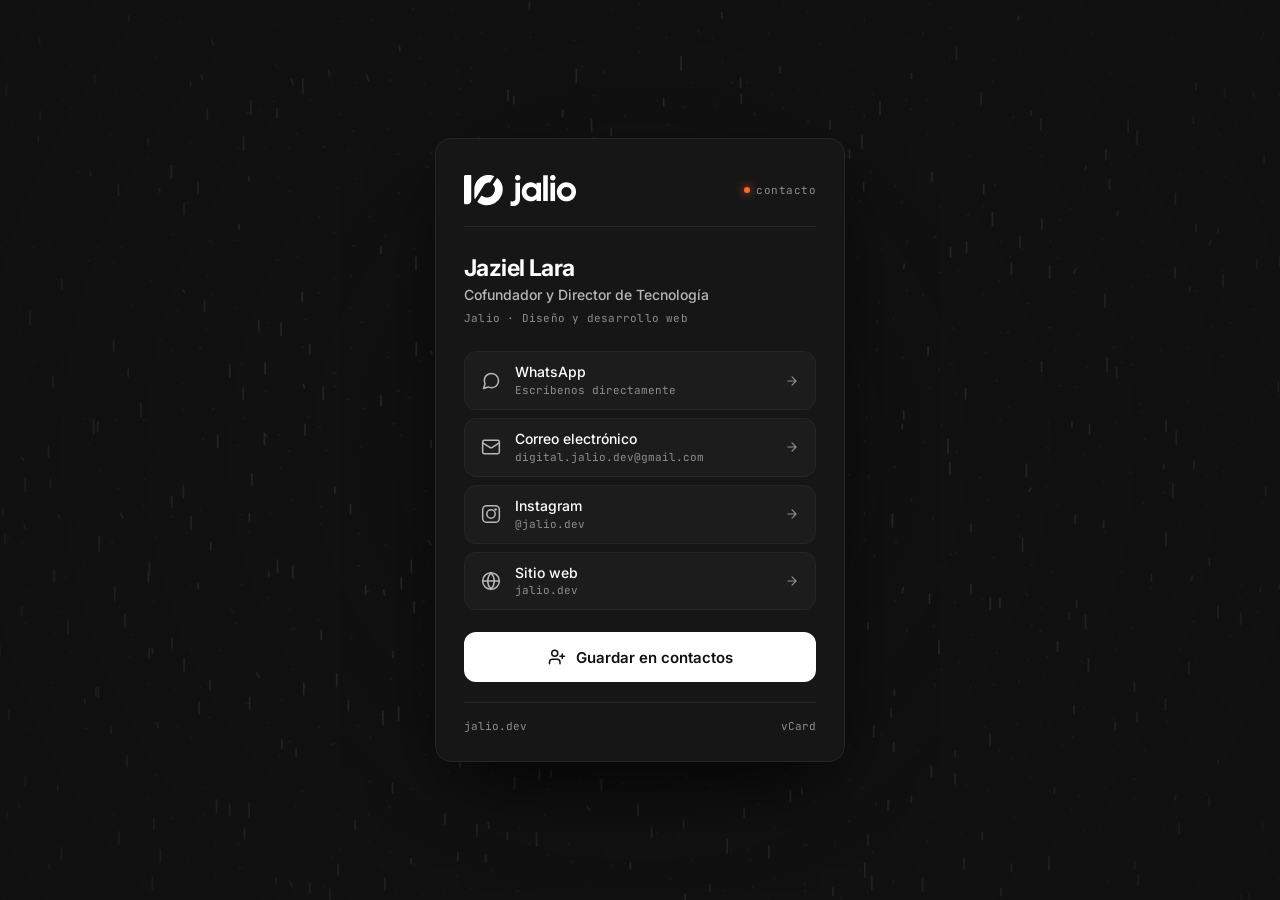
==== commit aa7b3315: "Unify accent color across pages Standardizes the accent color to #FF6B2C across the Jaziel, Leo, and" ====
--- a/jaziel/index.html
+++ b/jaziel/index.html
@@ -62,8 +62,7 @@
       --r-lg: 16px;
       --ease: cubic-bezier(.2, .7, .2, 1);
       --particle: 255, 255, 255;
-      --accent: #C4F53B;
-      /* Acento del kit: Verde lima */
+      --accent: #FF6B2C;
     }
 
     html {
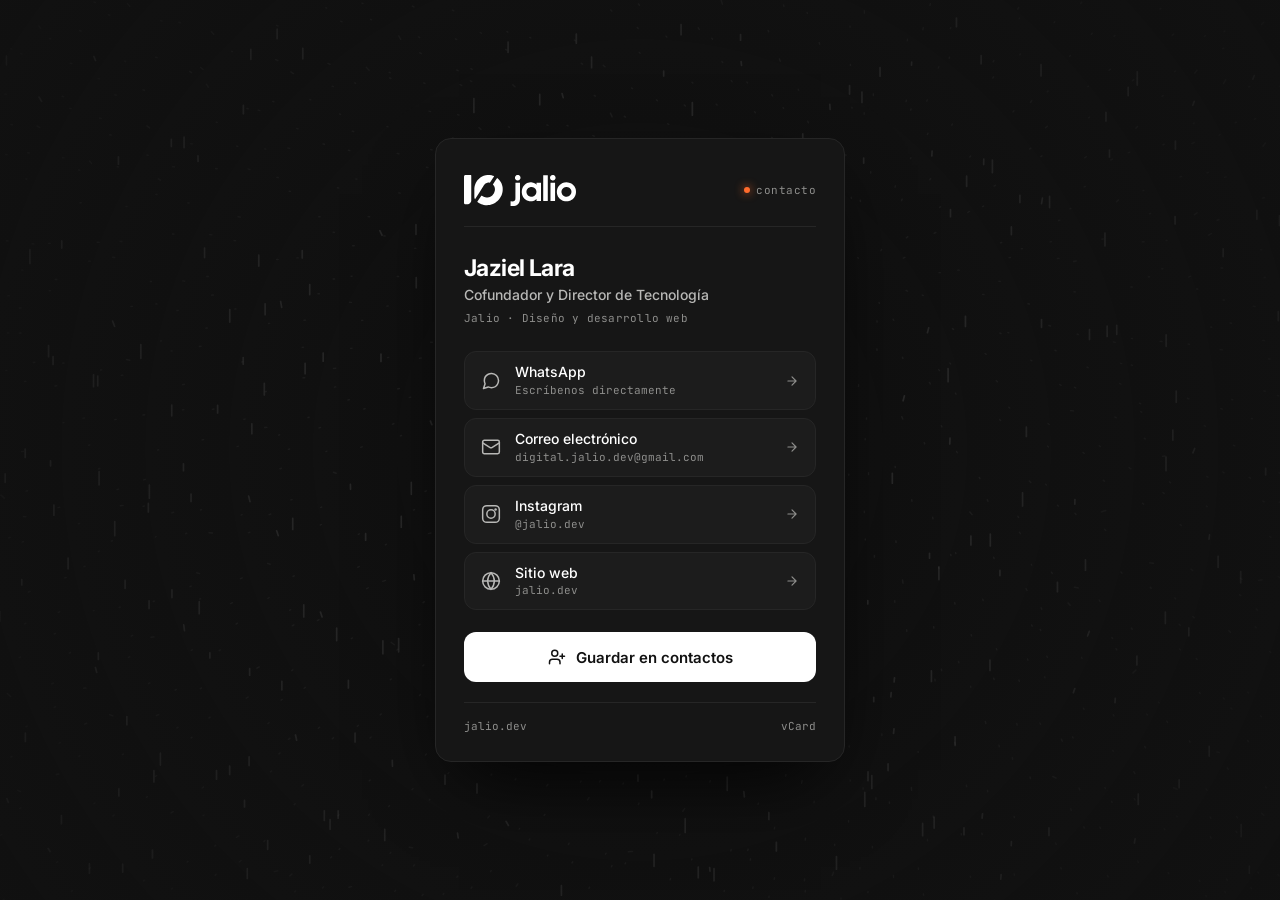
==== commit 5340ab31: "Add SEO and custom 404 page This change adds a branded 404 experience, SEO metadata and sitemap/robo" ====
--- a/jaziel/index.html
+++ b/jaziel/index.html
@@ -8,6 +8,7 @@
   <meta name="description" content="Tarjeta de contacto de Jaziel Lara — Cofundador y Director de Tecnología en Jalio.">
   <meta name="color-scheme" content="dark">
   <meta name="theme-color" content="#111111">
+  <link rel="canonical" href="https://jalio.dev/jaziel/">
 
   <meta property="og:type" content="profile">
   <meta property="og:title" content="Jaziel Lara · Jalio">
